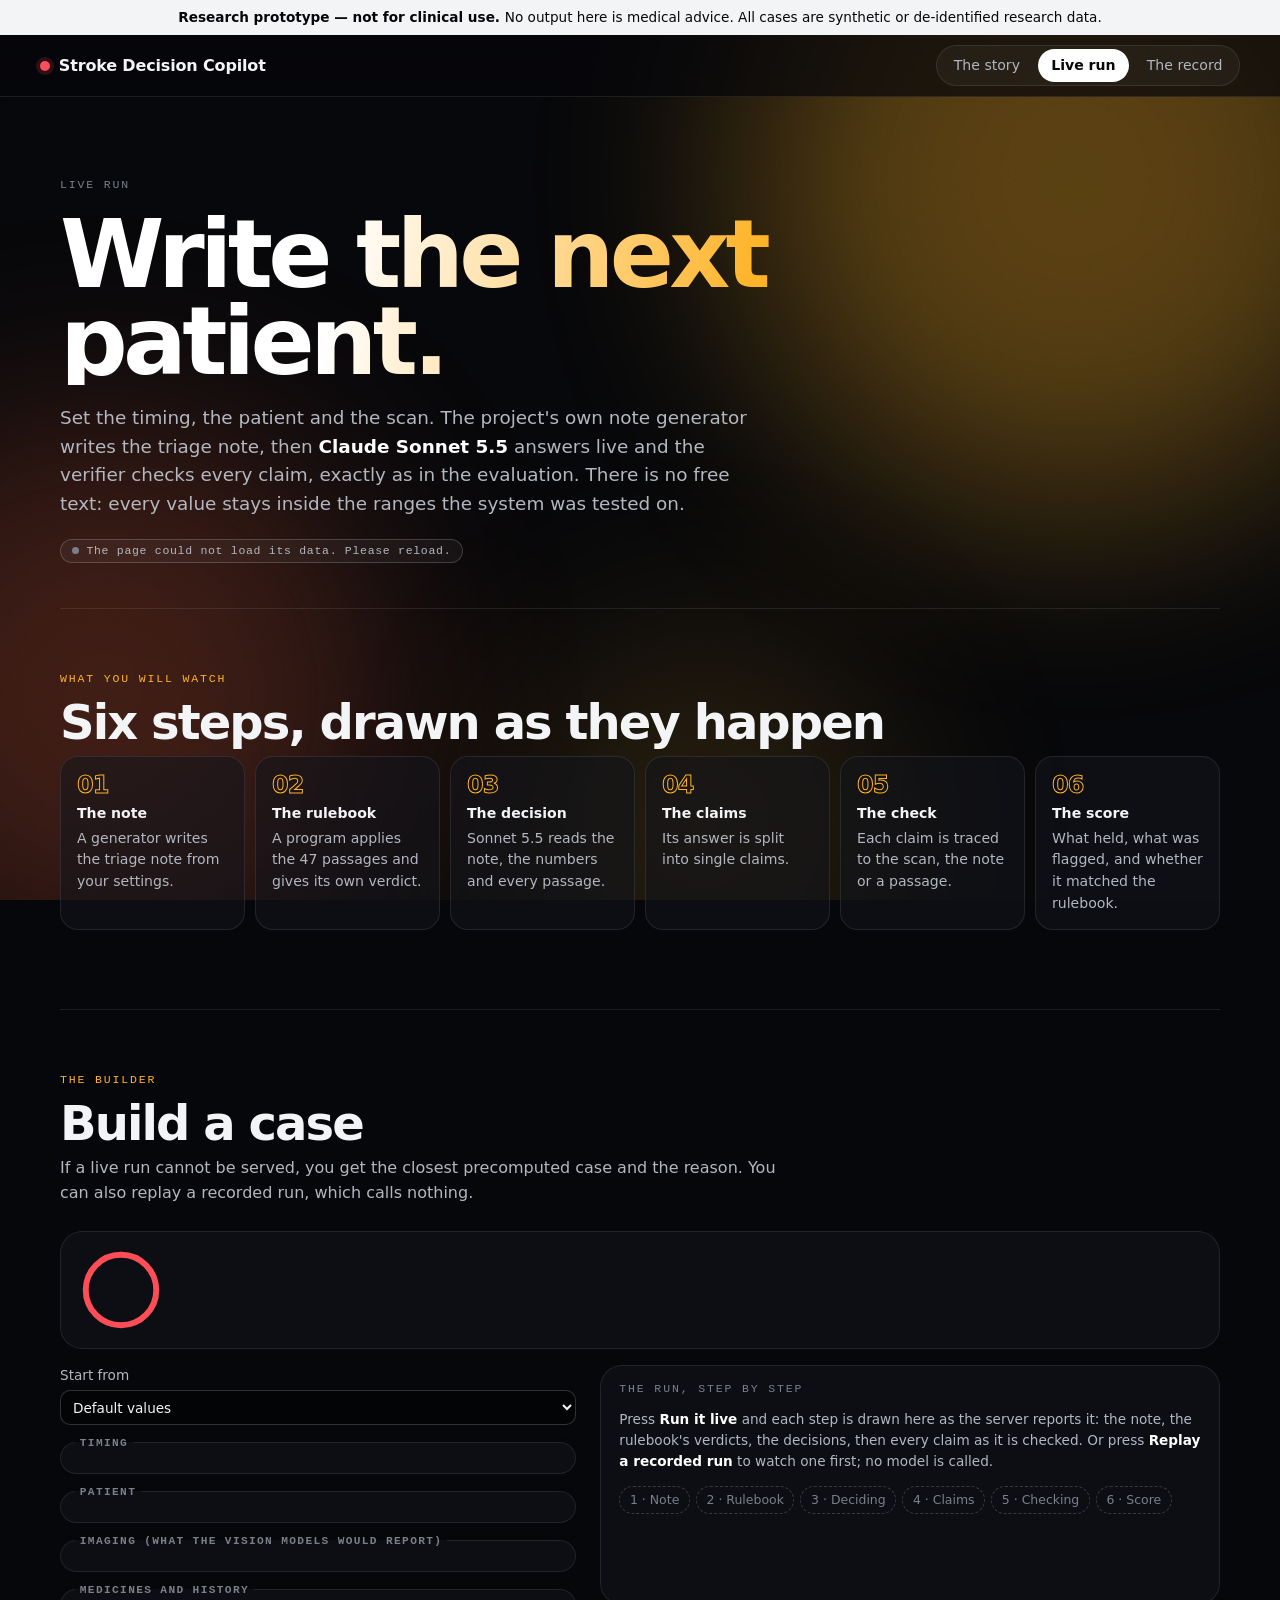
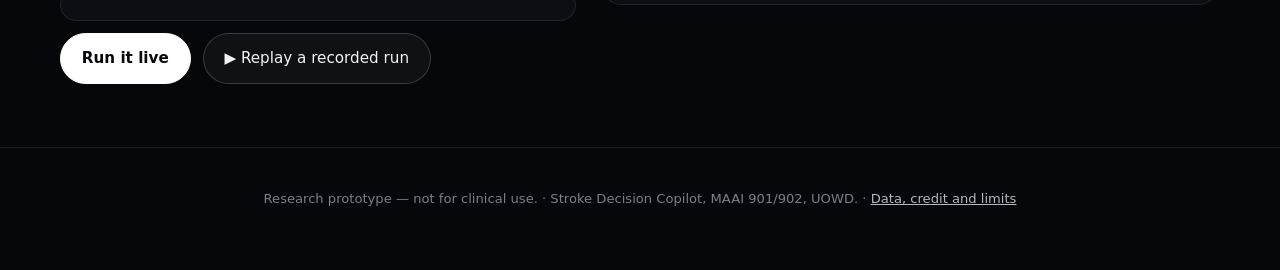
==== demo/space/static/run.html @ 38ea989f "Space redesign: the story (Two hours, thirty minutes), a live-run page and the record page; app.js s" ====
<!doctype html>
<html lang="en">
<head>
<meta charset="utf-8">
<meta name="viewport" content="width=device-width, initial-scale=1">
<title>Live run · Stroke Decision Copilot</title>
<meta name="description" content="Build a stroke case and watch Claude Sonnet 5.5 answer it live while the verifier checks every claim. A research prototype. Not for clinical use.">
<link rel="icon" href="data:image/svg+xml,%3Csvg xmlns='http://www.w3.org/2000/svg' viewBox='0 0 32 32'%3E%3Ccircle cx='16' cy='16' r='14' fill='%23ff4d57'/%3E%3Cpath d='M9 17h4l2-6 3 11 2-5h3' stroke='white' stroke-width='2.4' fill='none' stroke-linecap='round' stroke-linejoin='round'/%3E%3C/svg%3E">
<!-- The live run page (DEC-32 §4): the scenario builder, the run drawn step by step, and a recorded replay. -->
<link rel="stylesheet" href="site.css">
<link rel="stylesheet" href="pages.css">
<script src="common.js" defer></script>
<script src="runviz.js" defer></script>
<script src="run.js" defer></script>
</head>
<body data-tone="4">
<div class="banner" role="note"><strong>Research prototype — not for clinical use.</strong><span> No output here is medical advice. All cases are synthetic or de-identified research data.</span></div>
<div class="aurora" aria-hidden="true"><i class="b1"></i><i class="b2"></i><i class="b3"></i></div>
<div class="grain" aria-hidden="true"></div>
<nav class="nav" aria-label="Pages">
  <a class="brand" href="index.html"><i></i><span>Stroke Decision Copilot</span></a>
  <div class="links"><a href="index.html" data-page="index.html">The story</a><a href="run.html" data-page="run.html">Live run</a><a href="research.html" data-page="research.html">The record</a></div>
</nav>

<main class="page">
  <header class="page-head">
    <p class="kicker">Live run</p>
    <h1>Write the next patient.</h1>
    <p class="dek">Set the timing, the patient and the scan. The project's own note generator writes the triage note, then
      <strong>Claude Sonnet 5.5</strong> answers live and the verifier checks every claim, exactly as in the evaluation.
      There is no free text: every value stays inside the ranges the system was tested on.</p>
    <p style="margin:1.2rem 0 0"><span class="live-badge" id="live-badge"><i></i><span id="live-status">Checking whether live runs are on…</span></span></p>
  </header>

  <section class="section" aria-labelledby="how-title">
    <p class="num">What you will watch</p>
    <h2 id="how-title">Six steps, drawn as they happen</h2>
    <ol class="how">
      <li><b>The note</b>A generator writes the triage note from your settings.</li>
      <li><b>The rulebook</b>A program applies the 47 passages and gives its own verdict.</li>
      <li><b>The decision</b>Sonnet 5.5 reads the note, the numbers and every passage.</li>
      <li><b>The claims</b>Its answer is split into single claims.</li>
      <li><b>The check</b>Each claim is traced to the scan, the note or a passage.</li>
      <li><b>The score</b>What held, what was flagged, and whether it matched the rulebook.</li>
    </ol>
  </section>

  <section class="section" id="try" aria-labelledby="try-title">
    <p class="num">The builder</p>
    <h2 id="try-title">Build a case</h2>
    <p class="section-lede">If a live run cannot be served, you get the closest precomputed case and the reason. You can also replay a recorded run, which calls nothing.</p>
    <div class="patient" id="patient" aria-live="polite">
      <div class="ring"><svg viewBox="0 0 100 100" aria-hidden="true"><circle class="bg" cx="50" cy="50" r="42"/><circle class="fg" id="p-ring" cx="50" cy="50" r="42"/></svg><span id="p-time"></span></div>
      <div><p class="who" id="p-who"></p><div class="facts" id="p-facts"></div></div>
    </div>
    <div class="builder">
      <form id="builder" class="controls" novalidate>
        <div class="preset-row">
          <label>Start from<select id="preset"><option value="">Default values</option></select></label>
        </div>
        <fieldset><legend>Timing</legend><div class="fields" id="f-timing"></div></fieldset>
        <fieldset><legend>Patient</legend><div class="fields" id="f-patient"></div></fieldset>
        <fieldset><legend>Imaging (what the vision models would report)</legend><div class="fields" id="f-imaging"></div></fieldset>
        <fieldset><legend>Medicines and history</legend><div class="fields" id="f-history"></div></fieldset>
        <div class="run-row">
          <button class="btn primary" type="submit" id="run">Run it live</button>
          <button class="btn" type="button" id="replay">▶ Replay a recorded run</button>
        </div>
        <p class="error" id="builder-error" role="alert" hidden></p>
      </form>
      <div class="run-panel" id="run-panel">
        <div class="rv-idle" id="rv-idle">
          <p class="kicker">The run, step by step</p>
          <p class="muted small">Press <strong>Run it live</strong> and each step is drawn here as the server reports it: the note, the
            rulebook's verdicts, the decisions, then every claim as it is checked. Or press <strong>Replay a recorded run</strong> to
            watch one first; no model is called.</p>
          <ol class="rv-preview" aria-hidden="true"><li>Note</li><li>Rulebook</li><li>Deciding</li><li>Claims</li><li>Checking</li><li>Score</li></ol>
        </div>
        <div class="rv" id="runviz" hidden></div>
        <p class="visually-hidden" id="rv-status" aria-live="polite"></p>
        <div id="run-result"></div>
      </div>
    </div>
  </section>
</main>
<footer class="foot"><p>Research prototype — not for clinical use. · Stroke Decision Copilot, MAAI 901/902, UOWD. · <a href="research.html#about">Data, credit and limits</a></p></footer>
<div class="tooltip" id="tooltip" role="tooltip" hidden></div>
</body>
</html>
---- demo/space/static/site.css ----
/* Stroke Decision Copilot — the public Space (DEC-32): shared look for every page. A dark room lit by a slow coloured light that changes with each chapter; glass frames;
   heavy display type with light narration. Red stays the one semantic colour: the clock and the verifier's crosses.
   System fonts only, so nothing pops in. */
:root { --room: #06070a; --glass: rgba(20, 22, 29, .58); --glass2: rgba(255,255,255,.045); --edge: rgba(255,255,255,.09); --edge2: rgba(255,255,255,.18);
  --ink: #f3f4f6; --ink2: #b3b7c0; --ink3: #7a7f8a; --red: #ff4d57; --red-soft: rgba(255,77,87,.16); --good: #3ddc97;
  --tone: #ff4d57; --tone2: #ff8a3d;
  --sans: ui-sans-serif, system-ui, -apple-system, "Segoe UI", Roboto, "Helvetica Neue", Arial, sans-serif; --mono: ui-monospace, "SF Mono", Menlo, Consolas, monospace; --bar: 34px; }
body[data-tone="2"] { --tone: #39c5ff; --tone2: #3b6bff; } body[data-tone="3"] { --tone: #9a7bff; --tone2: #5b5bff; }
body[data-tone="4"] { --tone: #ffb224; --tone2: #ff6a3d; } body[data-tone="5"] { --tone: #ff4d57; --tone2: #ff3d9a; }
body[data-tone="6"] { --tone: #2fd3a7; --tone2: #2f8bff; } body[data-tone="7"] { --tone: #ff4d57; --tone2: #9a7bff; }
* { box-sizing: border-box; }
[hidden] { display: none !important; }
html { scroll-behavior: smooth; scroll-padding-top: var(--bar); }
body { margin: 0; background: var(--room); color: var(--ink); font: 16px/1.55 var(--sans); -webkit-font-smoothing: antialiased; overflow-x: clip; }
button { font: inherit; color: inherit; }
strong { font-weight: 650; color: #fff; } .banner strong { color: inherit; } .red { color: var(--red) !important; }
:focus-visible { outline: 2px solid var(--tone); outline-offset: 3px; border-radius: 6px; }
@media (prefers-reduced-motion: reduce) { html { scroll-behavior: auto; } *, *::before, *::after { animation: none !important; transition: none !important; } }

.banner { position: sticky; top: 0; z-index: 60; display: flex; justify-content: center; flex-wrap: wrap; gap: .3rem; padding: .45rem 16px; min-height: var(--bar);
  background: #f3f4f6; color: #06070a; font-size: .85rem; text-align: center; }
@media (max-width: 640px) { .banner span { display: none; } }
.progress { position: fixed; z-index: 61; top: var(--bar); left: 0; right: 0; height: 3px; background: rgba(255,255,255,.05); }
.progress i { display: block; height: 100%; width: 0; background: linear-gradient(90deg, var(--tone2), var(--tone)); box-shadow: 0 0 12px var(--tone); transition: background .8s; }

/* the light in the room: three blurred shapes that drift and take each chapter's colour */
.aurora { position: fixed; inset: 0; z-index: -2; overflow: hidden; }
.aurora i { position: absolute; border-radius: 50%; filter: blur(110px); opacity: .32; transition: background-color 1.4s ease, opacity 1.4s; will-change: transform; }
.aurora .b1 { width: 52vw; height: 52vw; left: 58vw; top: -12vw; background: var(--tone); animation: drift1 26s ease-in-out infinite alternate; }
.aurora .b2 { width: 44vw; height: 44vw; left: -14vw; top: 46vh; background: var(--tone2); opacity: .22; animation: drift2 32s ease-in-out infinite alternate; }
.aurora .b3 { width: 30vw; height: 30vw; left: 40vw; top: 70vh; background: var(--tone); opacity: .14; animation: drift1 38s ease-in-out infinite alternate-reverse; }
@keyframes drift1 { to { transform: translate(-8vw, 10vh) scale(1.15); } } @keyframes drift2 { to { transform: translate(10vw, -12vh) scale(.9); } }
.grain { position: fixed; inset: 0; z-index: -1; pointer-events: none; opacity: .5; mix-blend-mode: overlay;
  background-image: url("data:image/svg+xml,%3Csvg xmlns='http://www.w3.org/2000/svg' width='160' height='160'%3E%3Cfilter id='n'%3E%3CfeTurbulence type='fractalNoise' baseFrequency='.9' numOctaves='2' stitchTiles='stitch'/%3E%3CfeColorMatrix values='0 0 0 0 1  0 0 0 0 1  0 0 0 0 1  0 0 0 .22 0'/%3E%3C/filter%3E%3Crect width='160' height='160' filter='url(%23n)'/%3E%3C/svg%3E"); }


/* the older component tokens (charts, case explorer, builder, answer view), mapped onto this look */
:root { --surface: #0c0e13; --surface-2: #12151b; --surface-3: #1a1e26; --line: rgba(255,255,255,.09); --line-2: rgba(255,255,255,.18);
  --ink-2: var(--ink2); --ink-3: var(--ink3); --accent: var(--tone); --accent-ink: color-mix(in srgb, var(--tone) 70%, #fff); --accent-soft: color-mix(in srgb, var(--tone) 16%, transparent);
  --s1: #37b6ff; --s2: #ff7a45; --s3: #2fd39a; --s4: #ffc145; --s5: #ff6fa8; --s6: #b58cff;
  --good-ink: #5fe3a9; --critical: var(--red); --critical-soft: var(--red-soft); --warning: #ffb224;
  --hl-vision: rgba(255,178,36,.22); --hl-note: rgba(61,220,151,.2); --hl-passage: color-mix(in srgb, var(--tone) 14%, transparent);
  --radius: 14px; --shadow: 0 20px 60px -20px rgba(0,0,0,.6); --font: var(--sans); color-scheme: dark; }

/* top navigation, on every page */
.nav { position: sticky; top: var(--bar); z-index: 55; display: flex; align-items: center; gap: 1rem; padding: 10px clamp(16px, 4vw, 40px); background: rgba(6,7,10,.7); backdrop-filter: blur(14px); border-bottom: 1px solid var(--edge); }
.nav.over { position: absolute; left: 0; right: 0; background: transparent; backdrop-filter: none; border-bottom: 0; }
.nav .brand { display: flex; align-items: center; gap: .55rem; font-weight: 700; letter-spacing: -0.01em; color: var(--ink); text-decoration: none; }
.nav .brand i { width: 10px; height: 10px; border-radius: 50%; background: var(--red); box-shadow: 0 0 0 4px var(--red-soft); }
.nav .links { margin-left: auto; display: flex; gap: 4px; padding: 3px; border-radius: 999px; border: 1px solid var(--edge); background: var(--glass2); }
.nav .links a { padding: .35rem .85rem; border-radius: 999px; color: var(--ink2); text-decoration: none; font-size: .88rem; white-space: nowrap; transition: .2s; }
.nav .links a:hover { color: #fff; } .nav .links a[aria-current="page"] { background: #fff; color: #06070a; font-weight: 600; }
@media (max-width: 560px) { .nav .brand span { display: none; } .nav .links a { padding: .3rem .6rem; font-size: .8rem; } }
.foot { border-top: 1px solid var(--edge); padding: 28px 16px 40px; text-align: center; color: var(--ink3); font-size: .82rem; }
.foot a { color: var(--ink2); }
.visually-hidden { position: absolute; width: 1px; height: 1px; overflow: hidden; clip: rect(0 0 0 0); white-space: nowrap; }
.muted { color: var(--ink2); } .small { font-size: .85rem; }
.btn { display: inline-flex; align-items: center; gap: .4rem; padding: .8rem 1.3rem; border-radius: 999px; border: 1px solid var(--edge2); color: var(--ink); text-decoration: none; font: inherit; font-size: .95rem; background: var(--glass2); cursor: pointer; transition: .2s; }
.btn:hover:not(:disabled) { border-color: #fff; transform: translateY(-2px); } .btn.primary { background: #fff; color: #06070a; border-color: #fff; font-weight: 650; }
.btn:disabled { opacity: .5; cursor: progress; } .btn.small { padding: .45rem .9rem; font-size: .85rem; }
.kicker { font: .72rem var(--mono); letter-spacing: .16em; text-transform: uppercase; color: var(--ink3); margin: 0 0 1.2rem; }

/* stage frames */
.frame { position: relative; width: 100%; max-width: 640px; margin: 0 auto; padding: 16px 18px 18px; border-radius: 26px; border: 1px solid var(--edge); background: var(--glass); backdrop-filter: blur(18px);
  box-shadow: 0 30px 90px -20px rgba(0,0,0,.7), 0 0 0 1px rgba(255,255,255,.02) inset; overflow: hidden; }
.frame::before { content: ""; position: absolute; inset: 0; pointer-events: none; background: radial-gradient(420px circle at var(--mx, 70%) var(--my, 0%), color-mix(in srgb, var(--tone) 16%, transparent), transparent 60%); transition: background .3s; }
.frame > * { position: relative; }
.frame-top { display: flex; justify-content: space-between; align-items: center; gap: 10px; font: .68rem var(--mono); letter-spacing: .1em; text-transform: uppercase; color: var(--ink3); margin-bottom: 14px; min-height: 22px; }
.live { display: inline-flex; align-items: center; gap: .4rem; color: var(--red); } .live i { width: 6px; height: 6px; border-radius: 50%; background: var(--red); animation: beat 1.6s infinite; }
.badge { padding: .2rem .55rem; border-radius: 999px; background: color-mix(in srgb, var(--tone) 18%, transparent); color: var(--tone); border: 1px solid color-mix(in srgb, var(--tone) 40%, transparent); letter-spacing: .06em; white-space: nowrap; }
.badge.done { background: transparent; color: var(--ink3); border-color: var(--edge); }
.filters { display: inline-flex; gap: 4px; flex-wrap: wrap; justify-content: flex-end; }
.filters button { border: 1px solid var(--edge); background: transparent; color: var(--ink3); font: .64rem var(--mono); letter-spacing: .06em; text-transform: uppercase; padding: .2rem .5rem; border-radius: 999px; cursor: pointer; }
.filters button[aria-pressed="true"] { background: #fff; color: #06070a; border-color: #fff; }
.cap { font-size: .8rem; color: var(--ink3); margin: .9rem 0 0; min-height: 1.3em; }
.result { margin: 12px 0 0; font-size: .95rem; color: var(--ink); min-height: 1.5em; } .result:empty { display: none; }
.result b { color: var(--tone); font-weight: 650; }
.tip { position: fixed; z-index: 70; pointer-events: none; max-width: 280px; padding: .5rem .65rem; border-radius: 10px; font-size: .78rem; line-height: 1.4; background: rgba(14,16,21,.95); border: 1px solid var(--edge2); color: var(--ink); }
.tip b { display: block; }
---- demo/space/static/pages.css ----
/* Stroke Decision Copilot — the live-run and record pages (DEC-32 §3.2 to §3.5, §4): page chrome and components. */
.page { max-width: 1240px; margin: 0 auto; padding: 0 clamp(16px, 4vw, 40px); }
.page-head { padding: clamp(40px, 9vh, 96px) 0 clamp(24px, 5vh, 48px); }
.page-head h1 { font: 800 clamp(2.6rem, 7.4vw, 6.2rem)/.92 var(--sans); letter-spacing: -0.05em; margin: 0 0 1.2rem; max-width: 14ch;
  background: linear-gradient(100deg, #fff 30%, var(--tone) 75%, var(--tone2)); -webkit-background-clip: text; background-clip: text; color: transparent; }
.page-head .dek { font-size: 1.15rem; color: var(--ink2); max-width: 44rem; margin: 0; }
.section { padding: clamp(32px, 7vh, 72px) 0; border-top: 1px solid var(--edge); scroll-margin-top: 96px; }
.section > h2 { font: 800 clamp(1.8rem, 4vw, 3rem)/1 var(--sans); letter-spacing: -0.04em; margin: 0 0 .6rem; }
.section > .num { font: .72rem var(--mono); letter-spacing: .16em; text-transform: uppercase; color: var(--tone); margin: 0 0 .8rem; }
.section-lede { max-width: 46rem; color: var(--ink2); margin: 0 0 1.6rem; }
h3 { font-size: 1.05rem; margin: 1.2rem 0 .4rem; letter-spacing: -0.01em; } h4 { margin: 0 0 .4rem; }
a { color: var(--accent-ink); }
.stat { background: var(--glass); border: 1px solid var(--edge); border-radius: 16px; padding: 14px 16px; backdrop-filter: blur(12px); }
.stat .v { font: 700 1.9rem/1.1 var(--sans); letter-spacing: -0.03em; } .stat .l { color: var(--ink2); font-size: .82rem; margin-top: .2rem; }

/* Explorer */
.explorer { display: grid; grid-template-columns: 280px minmax(0, 1fr); gap: 20px; }
@media (max-width: 900px) { .explorer { grid-template-columns: minmax(0, 1fr); } .case-items { max-height: 240px !important; } }
.tabs { display: flex; gap: 4px; background: var(--surface-2); border: 1px solid var(--line); border-radius: 999px; padding: 3px; margin-bottom: 8px; }
.tabs button { flex: 1; border: 0; background: transparent; color: var(--ink-2); padding: .35rem .5rem; border-radius: 999px; font: inherit; font-size: .85rem; cursor: pointer; }
.tabs button[aria-selected="true"] { background: var(--surface); color: var(--ink); box-shadow: var(--shadow); }
.search input { width: 100%; padding: .5rem .7rem; border: 1px solid var(--line-2); border-radius: 8px; background: var(--surface); color: var(--ink); font: inherit; }
.case-items { list-style: none; margin: 8px 0 0; padding: 0; max-height: 620px; overflow: auto; border: 1px solid var(--line); border-radius: var(--radius); }
.case-items li button { width: 100%; text-align: left; border: 0; border-bottom: 1px solid var(--line); background: transparent; padding: .55rem .7rem; cursor: pointer; color: var(--ink); font: inherit; }
.case-items li button:hover, .case-items li button[aria-current="true"] { background: var(--accent-soft); }
.case-items .t { font-weight: 550; font-size: .92rem; } .case-items .r { color: var(--ink-2); font-size: .8rem; }
.case-view { min-width: 0; }
.case-head { display: flex; flex-wrap: wrap; gap: .6rem; align-items: center; margin-bottom: 12px; }
.case-head h3 { margin: 0 .4rem 0 0; font-size: 1.25rem; }
.chips { display: flex; gap: 6px; flex-wrap: wrap; }
.chip { border: 1px solid var(--line-2); background: var(--surface); color: var(--ink-2); padding: .25rem .6rem; border-radius: 999px; font: inherit; font-size: .82rem; cursor: pointer; display: inline-flex; gap: .35rem; align-items: center; }
.chip[aria-pressed="true"] { border-color: var(--ink); color: var(--ink); }
.chip .sw { width: 9px; height: 9px; border-radius: 50%; }
.chip:disabled { opacity: .45; cursor: not-allowed; }
.panes { display: grid; grid-template-columns: minmax(0, 1fr) minmax(0, 1fr); gap: 16px; }
.panes > .pane:first-child { position: sticky; top: 110px; max-height: calc(100vh - 130px); overflow: auto; }
@media (max-width: 1000px) { .panes { grid-template-columns: minmax(0, 1fr); } .panes > .pane:first-child { position: static; max-height: none; } }
.pane { background: var(--surface); border: 1px solid var(--line); border-radius: var(--radius); padding: 14px 16px; min-width: 0; }
.pane h4 { margin: 0 0 .5rem; font-size: .8rem; letter-spacing: .05em; text-transform: uppercase; color: var(--ink-3); }
.note { white-space: pre-wrap; font-size: .92rem; margin: 0; }
mark { background: var(--hl-note); color: inherit; border-radius: 3px; padding: 0 2px; transition: background .2s; }
.contract { width: 100%; border-collapse: collapse; font-size: .88rem; }
.contract td { padding: .28rem .4rem; border-bottom: 1px solid var(--line); vertical-align: top; }
.contract td:first-child { color: var(--ink-2); font-family: var(--mono); font-size: .8rem; white-space: nowrap; }
.contract td:last-child { font-variant-numeric: tabular-nums; }
.contract tr.hl td { background: var(--hl-vision); }
.decisions { display: grid; grid-template-columns: 1fr 1fr; gap: 10px; margin: 14px 0; }
.dec { border: 1px solid var(--line); border-radius: var(--radius); padding: 10px 12px; background: var(--surface); }
.dec .k { font-size: .8rem; color: var(--ink-3); text-transform: uppercase; letter-spacing: .05em; }
.dec .v { font-size: 1.15rem; font-weight: 650; }
.dec .vs { font-size: .85rem; color: var(--ink-2); }
.agree { color: var(--good-ink); } .disagree { color: var(--critical); }
.claims { list-style: none; margin: 0; padding: 0; }
.claim { display: grid; grid-template-columns: 22px minmax(0, 1fr); gap: 6px; padding: .5rem .6rem; border-radius: 8px; cursor: pointer; border: 1px solid transparent; }
.claim:hover { background: var(--surface-2); }
.claim[aria-pressed="true"] { border-color: var(--accent); background: var(--accent-soft); }
.claim .ic { font-weight: 700; text-align: center; }
.claim.ok .ic { color: var(--good-ink); } .claim.bad .ic { color: var(--critical); }
.claim.bad { background: var(--critical-soft); }
.claim .meta { color: var(--ink-3); font-size: .78rem; }
.claim .why { color: var(--critical); font-size: .85rem; margin-top: .2rem; }
.flag-chip { color: var(--critical); font-weight: 600; white-space: nowrap; }
.group-title { margin: 14px 0 4px; font-size: .78rem; text-transform: uppercase; letter-spacing: .05em; color: var(--ink-3); }
.passage { background: var(--hl-passage); border-radius: 8px; padding: 10px 12px; margin-top: 8px; font-size: .9rem; }
.passage .pid { font-family: var(--mono); font-size: .78rem; color: var(--ink-2); }
.counts { display: flex; gap: 14px; flex-wrap: wrap; color: var(--ink-2); font-size: .88rem; margin: 6px 0 10px; }
.notice { border-radius: var(--radius); padding: 10px 14px; margin: 10px 0; background: var(--surface-2); border: 1px solid var(--line); }
.notice.fallback { border-color: var(--warning); }
.notice strong { display: block; }

/* Results */
.result-grid { display: grid; grid-template-columns: repeat(auto-fit, minmax(min(100%, 520px), 1fr)); gap: 20px; }
.card { background: var(--surface); border: 1px solid var(--line); border-radius: 14px; padding: 18px 20px; min-width: 0; }
.card h3 { margin: 0 0 .2rem; } .card .sub { color: var(--ink-2); font-size: .9rem; margin: 0 0 .8rem; }
.card .src { color: var(--ink-3); font-size: .78rem; margin-top: .6rem; }
.card details { margin-top: .6rem; font-size: .85rem; } .card summary { cursor: pointer; color: var(--ink-2); }
.tbl { width: 100%; border-collapse: collapse; margin-top: .4rem; font-size: .85rem; }
.tbl th, .tbl td { text-align: left; padding: .25rem .4rem; border-bottom: 1px solid var(--line); }
.tbl td.num, .tbl th.num { text-align: right; font-variant-numeric: tabular-nums; }
.legend { display: flex; gap: 14px; flex-wrap: wrap; font-size: .82rem; color: var(--ink-2); margin: .3rem 0; }
.legend i { display: inline-block; width: 10px; height: 10px; border-radius: 50%; margin-right: 5px; vertical-align: -1px; }
.seg { display: inline-flex; border: 1px solid var(--line-2); border-radius: 999px; overflow: hidden; margin-bottom: .6rem; }
.seg button { border: 0; background: transparent; color: var(--ink-2); padding: .3rem .7rem; font: inherit; font-size: .82rem; cursor: pointer; }
.seg button[aria-pressed="true"] { background: var(--ink); color: var(--surface); }
svg.chart { width: 100%; max-width: 680px; height: auto; display: block; overflow: visible; }
svg.chart text { fill: var(--ink-2); font: 12px var(--font); }
svg.chart .grid { stroke: var(--line); stroke-width: 1; }
svg.chart .axis { stroke: var(--line-2); stroke-width: 1; }
svg.chart .ci { stroke-width: 2; stroke-linecap: round; }
svg.chart .hit { fill: transparent; cursor: pointer; }
.tiles { display: grid; grid-template-columns: repeat(auto-fit, minmax(130px, 1fr)); gap: 10px; }
.tooltip { position: fixed; z-index: 100; pointer-events: none; background: var(--ink); color: var(--surface); padding: .4rem .6rem; border-radius: 6px; font-size: .82rem; max-width: 280px; box-shadow: var(--shadow); }

/* Builder */
.builder { display: grid; grid-template-columns: minmax(0, 5fr) minmax(0, 6fr); gap: 24px; align-items: start; }
@media (max-width: 1000px) { .builder { grid-template-columns: minmax(0, 1fr); } }
.controls fieldset { min-width: 0; border: 1px solid var(--line); border-radius: var(--radius); padding: 10px 14px 14px; margin: 0 0 12px; }
.controls legend { font-weight: 600; padding: 0 .3rem; font-size: .92rem; }
.fields { display: grid; grid-template-columns: repeat(auto-fit, minmax(min(100%, 200px), 1fr)); gap: 10px 14px; }
.field label, .preset-row label { display: flex; flex-direction: column; gap: 4px; font-size: .85rem; color: var(--ink-2); }
.field .row { display: flex; gap: 8px; align-items: center; }
.field input[type=range] { flex: 1; accent-color: var(--accent); }
.field output { min-width: 64px; text-align: right; font-variant-numeric: tabular-nums; color: var(--ink); font-weight: 550; font-size: .9rem; }
.field select, .preset-row select { width: 100%; max-width: 100%; min-width: 0; padding: .45rem .5rem; border: 1px solid var(--line-2); border-radius: 8px; background: var(--surface); color: var(--ink); font: inherit; }
.field.check label { flex-direction: row; align-items: center; gap: 8px; color: var(--ink); }
.field[hidden] { display: none; }
.preset-row { margin-bottom: 12px; }
.run-row { display: flex; gap: 12px; align-items: center; flex-wrap: wrap; }
.error { color: var(--critical); }
.run-panel { background: var(--surface-2); border: 1px solid var(--line); border-radius: 14px; padding: 16px 18px; min-height: 240px; }
/* The run, drawn (runviz.js) */
.rv-idle .kicker { margin-bottom: .4rem; }
.rv-preview { list-style: none; display: flex; gap: 6px; padding: 0; margin: 14px 0 0; flex-wrap: wrap; counter-reset: s; }
.rv-preview li { counter-increment: s; font-size: .78rem; color: var(--ink-3); border: 1px dashed var(--line-2); border-radius: 999px; padding: .2rem .6rem; }
.rv-preview li::before { content: counter(s) " · "; }
.rv-head { display: flex; align-items: flex-start; gap: 10px; }
.rv-rail { list-style: none; margin: 0; padding: 0; display: grid; grid-template-columns: repeat(6, minmax(0, 1fr)); gap: 4px; flex: 1; }
.rv-rail li { display: grid; justify-items: center; gap: 3px; text-align: center; color: var(--ink-3); position: relative; }
.rv-rail li + li::before { content: ""; position: absolute; top: 13px; right: 50%; width: 100%; height: 2px; background: var(--line); z-index: 0; }
.rv-rail li.done::before, .rv-rail li.running::before, .rv-rail li.pre::before { background: var(--accent); }
.rv-node { position: relative; z-index: 1; width: 28px; height: 28px; border-radius: 50%; border: 2px solid var(--line-2); background: var(--surface-2);
  display: grid; place-items: center; font-size: .75rem; font-weight: 600; }
.rv-rail li.running { color: var(--ink); } .rv-rail li.running .rv-node { border-color: var(--accent); box-shadow: 0 0 0 5px var(--accent-soft), var(--glow); animation: rvpulse 1.2s ease-in-out infinite; }
.rv-rail li.done .rv-node { background: var(--accent); border-color: var(--accent); color: var(--surface); }
.rv-rail li.pre .rv-node { border-style: dashed; border-color: var(--accent); }
.rv-lbl { font-size: .72rem; line-height: 1.2; } .rv-t { font-size: .7rem; font-variant-numeric: tabular-nums; min-height: 1em; }
.rv-clock { font-size: .78rem; color: var(--ink-3); font-variant-numeric: tabular-nums; white-space: nowrap; padding-top: 6px; min-width: 3.5em; text-align: right; }
@keyframes rvpulse { 50% { box-shadow: 0 0 0 9px transparent; } }
.rv-bar { height: 3px; background: var(--surface-3); border-radius: 3px; overflow: hidden; margin: 10px 0 12px; }
.rv-bar i { display: block; height: 100%; width: 0; background: var(--accent); box-shadow: var(--glow); transition: width .4s; }
.rv-grid { display: grid; gap: 10px; }
.rv-p { border: 1px solid var(--line); border-radius: 14px; padding: 12px 14px; background: var(--surface); opacity: .4; transition: opacity .4s, border-color .4s; }
.rv-p.on { opacity: 1; border-color: var(--line-2); }
.rv-p h5 { margin: 0 0 .5rem; font-size: .72rem; letter-spacing: .06em; text-transform: uppercase; color: var(--ink-3); }
.rv-tag { margin-left: .5rem; padding: .05rem .45rem; border-radius: 999px; border: 1px solid var(--warning); color: var(--ink-2); text-transform: none; letter-spacing: 0; font-weight: 500; }
.rv-note { margin: 0; font: .76rem/1.5 var(--mono); white-space: pre-wrap; overflow-wrap: anywhere; max-height: 12.5em; overflow: auto; color: var(--ink); }
.rv-caret { display: inline-block; width: .55em; height: 1em; background: var(--accent); vertical-align: -2px; animation: rvblink 1s steps(1) infinite; }
@keyframes rvblink { 50% { opacity: 0; } }
.rv-vchips, .rv-facts { display: flex; flex-wrap: wrap; gap: 5px; margin-top: 8px; }
.rv-vchip { font: .72rem var(--mono); border: 1px dashed var(--line-2); padding: .15rem .45rem; border-radius: 7px; opacity: 0; transform: translateY(4px); transition: .3s; }
.rv-vchip.in, .rv-fact.in { opacity: 1; transform: none; }
.rv-foot { margin: 6px 0 0; font-size: .74rem; color: var(--ink-3); }
.rv-rule { display: flex; justify-content: space-between; align-items: center; gap: 8px; font-size: .9rem; margin-top: 4px; }
.rv-verdict { font: .74rem var(--mono); padding: .12rem .5rem; border-radius: 6px; background: var(--surface-3); }
.rv-verdict.yes { background: color-mix(in srgb, var(--good) 18%, transparent); color: var(--good-ink); }
.rv-verdict.no { background: color-mix(in srgb, var(--critical) 16%, transparent); color: var(--critical); }
.rv-verdict.undetermined { background: color-mix(in srgb, var(--warning) 18%, transparent); color: var(--ink); }
.rv-fact { font-size: .7rem; padding: .1rem .45rem; border-radius: 6px; background: var(--accent-soft); color: var(--accent-ink); opacity: 0; transition: opacity .3s; }
.rv-pass { display: grid; grid-template-columns: repeat(auto-fill, minmax(12px, 1fr)); gap: 4px; margin-bottom: 10px; }
.rv-pass i { aspect-ratio: 1; border-radius: 3px; background: var(--surface-3); transition: background .2s, transform .2s, box-shadow .2s; }
.rv-pass i.scan { background: var(--line-2); } .rv-pass i.cited { background: var(--accent); transform: scale(1.15); box-shadow: var(--glow); }
.rv-decs { display: grid; grid-template-columns: 1fr 1fr; gap: 8px; }
.rv-dec { border: 1px solid var(--line); border-radius: 10px; padding: 8px 10px; opacity: 0; transform: scale(.96); transition: .35s; }
.rv-dec.in { opacity: 1; transform: none; }
.rv-dec .k { font-size: .7rem; color: var(--ink-3); text-transform: uppercase; letter-spacing: .05em; } .rv-dec .v { font-weight: 600; }
.rv-claims { display: flex; flex-wrap: wrap; gap: 5px; min-height: 22px; }
.rv-claim { width: 20px; height: 20px; border-radius: 6px; border: 1.5px solid var(--line-2); display: grid; place-items: center; font-size: .65rem;
  color: var(--surface); opacity: 0; transform: translateY(-5px) scale(.6); transition: .25s; }
.rv-claim.in { opacity: 1; transform: none; }
.rv-claim.checking { border-color: var(--accent); box-shadow: 0 0 0 4px var(--accent-soft); }
.rv-claim.ok { background: var(--good); border-color: var(--good); } .rv-claim.flag { background: var(--critical); border-color: var(--critical); }
.rv-claimtext { font-size: .84rem; color: var(--ink-2); margin: 8px 0 0; min-height: 2.6em; }
.rv-score { display: flex; gap: 18px; flex-wrap: wrap; font-size: .8rem; color: var(--ink-2); }
.rv-score b { display: block; font-size: 1.6rem; font-weight: 300; color: var(--ink); letter-spacing: -0.02em; }
#run-result:not(:empty) { margin-top: 14px; }
@media (max-width: 520px) { .rv-lbl, .rv-t { display: none; } .rv-rail li + li::before { top: 13px; } }


/* glass over the older surfaces */
.pane, .card, .run-panel, .controls fieldset, .case-items, .notice, .dec { background: var(--glass); border-color: var(--edge); backdrop-filter: blur(12px); }
.card { border-radius: 22px; } .run-panel { border-radius: 22px; } .controls fieldset { border-radius: 18px; }
.controls legend { font: 600 .7rem var(--mono); letter-spacing: .12em; text-transform: uppercase; color: var(--ink3); }
.field select, .preset-row select, .search input { background: rgba(0,0,0,.35); border-color: var(--edge2); border-radius: 10px; }
.tabs { background: var(--glass2); border-color: var(--edge); } .tabs button[aria-selected="true"] { background: #fff; color: #06070a; box-shadow: none; }
.seg { border-color: var(--edge2); } .seg button[aria-pressed="true"] { background: #fff; color: #06070a; }
.chip[aria-pressed="true"] { border-color: #fff; color: #fff; } .chip { background: var(--glass2); }
.claim[aria-pressed="true"] { border-color: var(--tone); } .claim:hover { background: var(--glass2); }
.passage { border: 1px solid var(--edge); } mark { color: var(--ink); }
.tooltip { position: fixed; z-index: 100; pointer-events: none; background: rgba(14,16,21,.96); border: 1px solid var(--edge2); color: var(--ink); padding: .4rem .6rem; border-radius: 10px; font-size: .82rem; max-width: 280px; }
.rv-p { background: rgba(0,0,0,.25); } .rv-node { background: #0c0e13; } .rv-rail li.done .rv-node { color: #06070a; }
.error { color: var(--red); }

/* live run page */
.patient { display: grid; grid-template-columns: auto minmax(0, 1fr); gap: 16px; align-items: center; padding: 16px 18px; border-radius: 22px; border: 1px solid var(--edge); background: var(--glass); backdrop-filter: blur(12px); margin-bottom: 16px; }
.patient .ring { position: relative; width: 84px; height: 84px; } .patient .ring svg { width: 100%; height: 100%; transform: rotate(-90deg); }
.patient .ring .bg { fill: none; stroke: rgba(255,255,255,.08); stroke-width: 7; } .patient .ring .fg { fill: none; stroke: var(--red); stroke-width: 7; stroke-linecap: round; transition: stroke-dasharray .3s, stroke .3s; }
.patient .ring span { position: absolute; inset: 0; display: grid; place-items: center; font: 700 .86rem var(--sans); letter-spacing: -0.02em; text-align: center; line-height: 1.1; }
.patient .who { font-size: 1.05rem; margin: 0 0 .5rem; } .patient .facts { display: flex; flex-wrap: wrap; gap: 6px; }
.patient .facts span { font: .74rem var(--mono); padding: .22rem .55rem; border-radius: 8px; border: 1px solid var(--edge2); background: var(--glass2); }
.patient .facts span.warn { border-color: var(--red); color: var(--red); }
.live-badge { display: inline-flex; align-items: center; gap: .45rem; font: .72rem var(--mono); letter-spacing: .06em; padding: .3rem .7rem; border-radius: 999px; border: 1px solid var(--edge2); background: var(--glass2); color: var(--ink2); }
.live-badge i { width: 7px; height: 7px; border-radius: 50%; background: var(--ink3); } .live-badge.on i { background: var(--good); box-shadow: 0 0 10px var(--good); } .live-badge.on { color: var(--ink); }
.how { display: grid; grid-template-columns: repeat(auto-fit, minmax(150px, 1fr)); gap: 10px; margin-top: 8px; counter-reset: s; padding: 0; list-style: none; }
.how li { counter-increment: s; padding: 14px 16px; border-radius: 18px; border: 1px solid var(--edge); background: var(--glass); font-size: .88rem; color: var(--ink2); }
.how li::before { content: "0" counter(s); display: block; font: 800 1.5rem var(--sans); letter-spacing: -0.04em; color: transparent; -webkit-text-stroke: 1px var(--tone); margin-bottom: .3rem; }
.how li b { display: block; color: var(--ink); font-weight: 650; margin-bottom: .15rem; }

/* record page */
.layout { display: grid; grid-template-columns: 210px minmax(0, 1fr); gap: clamp(16px, 4vw, 56px); align-items: start; }
.toc { position: sticky; top: 110px; display: grid; gap: 2px; padding: 8px; border-radius: 18px; border: 1px solid var(--edge); background: var(--glass); backdrop-filter: blur(12px); }
.toc a { padding: .4rem .7rem; border-radius: 10px; color: var(--ink2); text-decoration: none; font-size: .86rem; } .toc a:hover { color: #fff; background: var(--glass2); } .toc a.on { background: #fff; color: #06070a; font-weight: 600; }
@media (max-width: 900px) { .layout { grid-template-columns: minmax(0, 1fr); } .toc { position: sticky; top: 86px; z-index: 30; display: flex; overflow-x: auto; scrollbar-width: none; background: rgba(6,7,10,.85); } .toc a { white-space: nowrap; } }
.tilerow { display: grid; grid-template-columns: repeat(auto-fit, minmax(150px, 1fr)); gap: 10px; margin: 0 0 8px; }
.pipe { display: grid; grid-template-columns: repeat(5, minmax(0, 1fr)); gap: 10px; margin: 0 0 8px; padding: 0; list-style: none; counter-reset: p; }
.pipe li { counter-increment: p; position: relative; padding: 16px; border-radius: 18px; border: 1px solid var(--edge); background: var(--glass); font-size: .86rem; color: var(--ink2); }
.pipe li::before { content: "0" counter(p); display: block; font: .7rem var(--mono); letter-spacing: .12em; color: var(--tone); margin-bottom: .5rem; }
.pipe li b { display: block; color: var(--ink); font-size: 1rem; margin-bottom: .25rem; letter-spacing: -0.01em; }
@media (max-width: 900px) { .pipe { grid-template-columns: minmax(0, 1fr); } }
.rec-tools { display: flex; gap: 10px; flex-wrap: wrap; align-items: center; margin-bottom: 14px; }
.rec-tools input { flex: 1; min-width: 200px; padding: .6rem .9rem; border-radius: 999px; border: 1px solid var(--edge2); background: rgba(0,0,0,.35); color: var(--ink); font: inherit; }
.rec-count { font: .74rem var(--mono); color: var(--ink3); }
.group { border: 1px solid var(--edge); border-radius: 22px; background: var(--glass); backdrop-filter: blur(12px); margin-bottom: 10px; overflow: hidden; }
.group > summary { cursor: pointer; list-style: none; padding: 16px 20px; display: grid; grid-template-columns: minmax(0, 1fr) auto; gap: 4px 12px; align-items: baseline; }
.group > summary::-webkit-details-marker { display: none; }
.group > summary h3 { margin: 0; font: 700 1.15rem var(--sans); letter-spacing: -0.02em; } .group > summary .n { font: .72rem var(--mono); color: var(--tone); white-space: nowrap; }
.group > summary p { grid-column: 1 / -1; margin: 0; color: var(--ink2); font-size: .9rem; }
.group[open] > summary { border-bottom: 1px solid var(--edge); }
.exps { display: grid; gap: 0; }
.exp { padding: 16px 20px; border-bottom: 1px solid var(--edge); display: grid; grid-template-columns: 5.4em minmax(0, 1fr); gap: 4px 14px; } .exp:last-child { border-bottom: 0; }
.exp .id { font: 600 .74rem var(--mono); color: var(--tone); padding-top: .2rem; } .exp .st { display: block; margin-top: .3rem; font-weight: 400; color: var(--ink3); font-size: .66rem; text-transform: uppercase; letter-spacing: .06em; }
.exp h4 { margin: 0 0 .3rem; font-size: 1rem; letter-spacing: -0.01em; } .exp p { margin: 0 0 .35rem; font-size: .9rem; color: var(--ink2); } .exp p b { color: var(--ink3); font: .66rem var(--mono); letter-spacing: .08em; text-transform: uppercase; margin-right: .5rem; font-weight: 400; }
.exp p.res { color: var(--ink); }
.exp .nums { display: flex; flex-wrap: wrap; gap: 6px; margin: .4rem 0; } .exp .nums span { font: .74rem var(--mono); padding: .2rem .5rem; border-radius: 8px; border: 1px solid var(--edge2); background: var(--glass2); } .exp .nums span b { color: #fff; font-weight: 600; margin-left: .35rem; }
.exp .src { font: .68rem var(--mono); color: var(--ink3); overflow-wrap: anywhere; }
@media (max-width: 640px) { .exp { grid-template-columns: minmax(0, 1fr); } }
.decs-list { display: grid; grid-template-columns: repeat(auto-fit, minmax(min(100%, 340px), 1fr)); gap: 10px; }
.decs-list div { padding: 12px 14px; border-radius: 16px; border: 1px solid var(--edge); background: var(--glass); font-size: .86rem; color: var(--ink2); } .decs-list b { display: block; color: var(--ink); margin-bottom: .2rem; } .decs-list b span { font: .7rem var(--mono); color: var(--tone); margin-right: .5rem; }
.about-grid { display: grid; grid-template-columns: repeat(auto-fit, minmax(min(100%, 420px), 1fr)); gap: 32px; } .about-grid li { margin-bottom: .4rem; color: var(--ink2); }
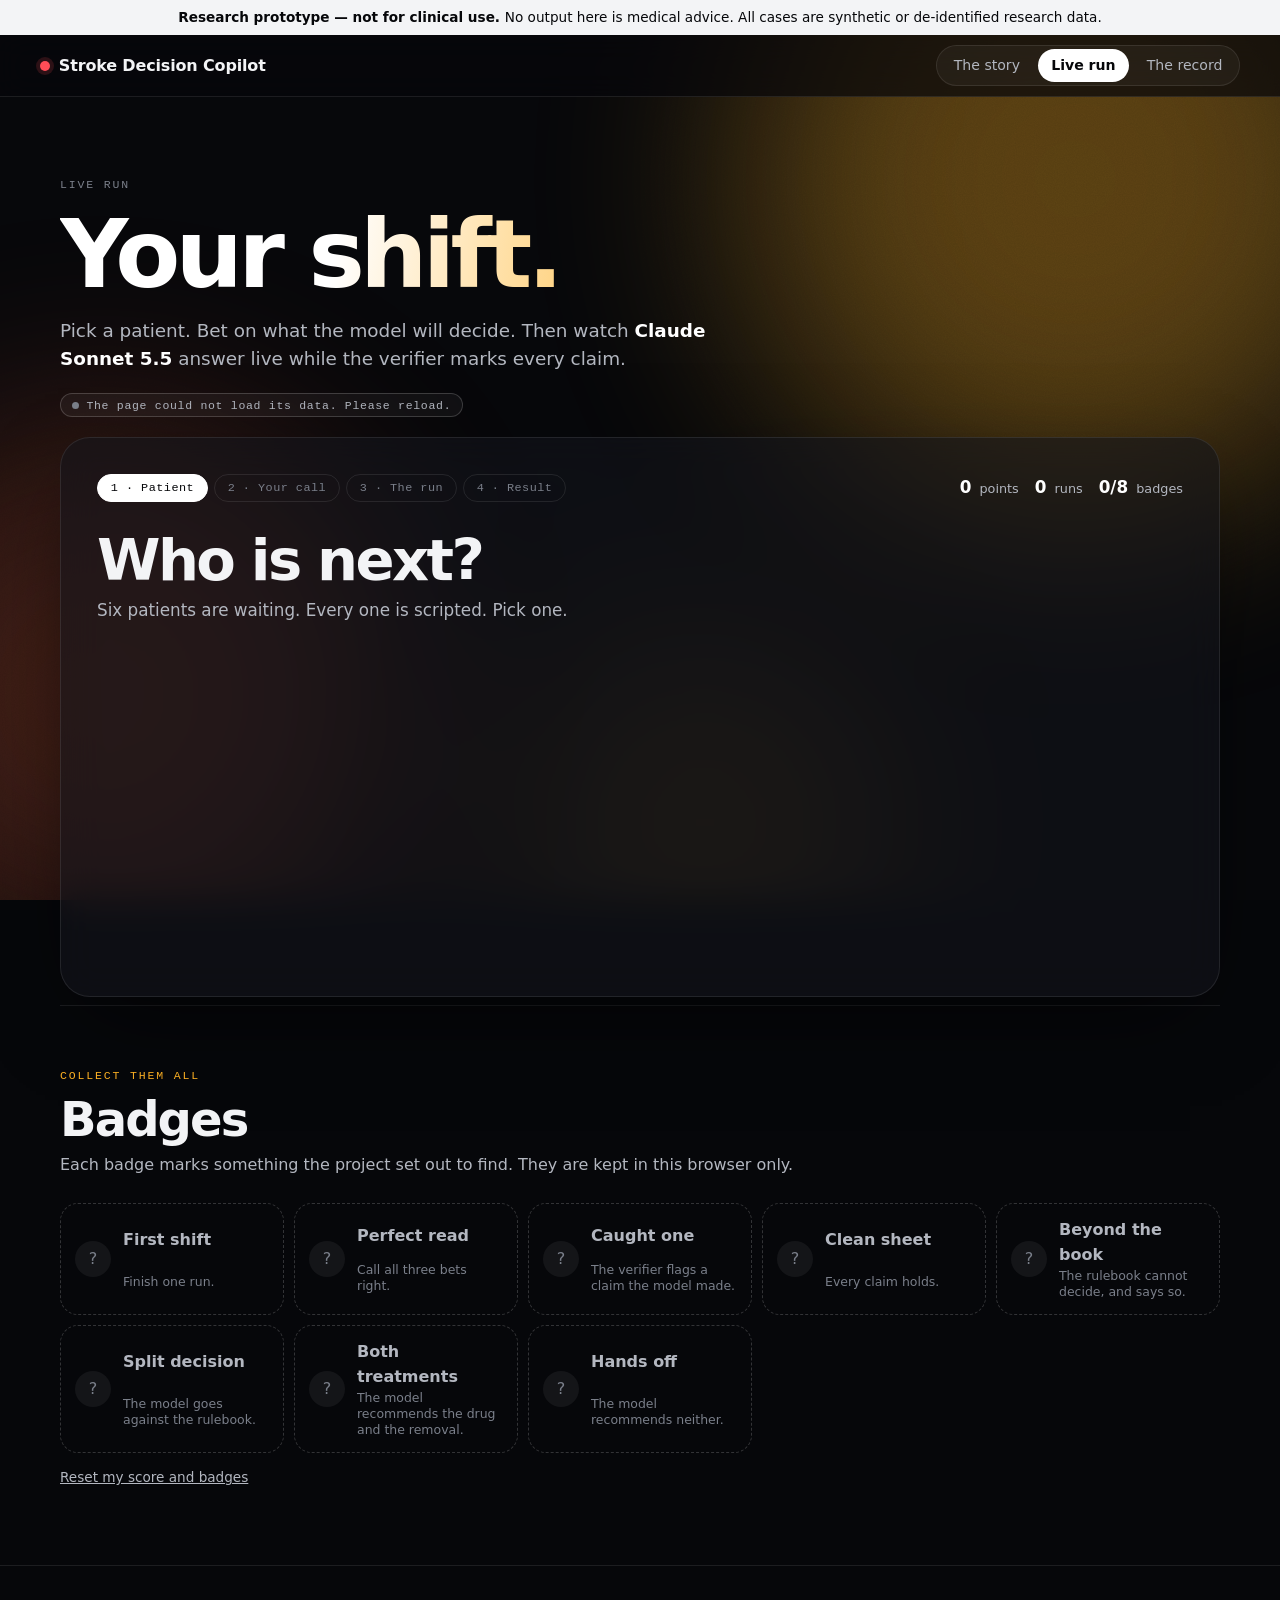
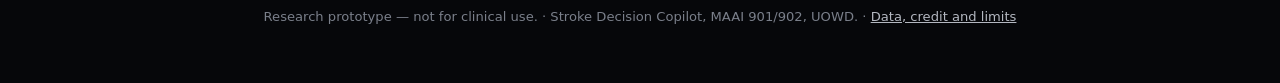
==== commit 8b55f45e: "Live-run page as a short game: pick a patient, three bets, the run one step at a time, a scored resu" ====
--- a/demo/space/static/run.html
+++ b/demo/space/static/run.html
@@ -4,9 +4,10 @@
 <meta charset="utf-8">
 <meta name="viewport" content="width=device-width, initial-scale=1">
 <title>Live run · Stroke Decision Copilot</title>
-<meta name="description" content="Build a stroke case and watch Claude Sonnet 5.5 answer it live while the verifier checks every claim. A research prototype. Not for clinical use.">
+<meta name="description" content="Pick a stroke case, bet on what Claude Sonnet 5.5 will decide, then watch it answer live while the verifier checks every claim. A research prototype. Not for clinical use.">
 <link rel="icon" href="data:image/svg+xml,%3Csvg xmlns='http://www.w3.org/2000/svg' viewBox='0 0 32 32'%3E%3Ccircle cx='16' cy='16' r='14' fill='%23ff4d57'/%3E%3Cpath d='M9 17h4l2-6 3 11 2-5h3' stroke='white' stroke-width='2.4' fill='none' stroke-linecap='round' stroke-linejoin='round'/%3E%3C/svg%3E">
-<!-- The live run page (DEC-32 §4): the scenario builder, the run drawn step by step, and a recorded replay. -->
+<!-- The live run page (DEC-32 §4), as a short game: pick a patient, bet on the model, watch the run, see the score.
+     The builder's values, limits and fallback are unchanged; only how they are presented. -->
 <link rel="stylesheet" href="site.css">
 <link rel="stylesheet" href="pages.css">
 <script src="common.js" defer></script>
@@ -23,64 +24,86 @@
 </nav>
 
 <main class="page">
-  <header class="page-head">
+  <header class="page-head game-head">
     <p class="kicker">Live run</p>
-    <h1>Write the next patient.</h1>
-    <p class="dek">Set the timing, the patient and the scan. The project's own note generator writes the triage note, then
-      <strong>Claude Sonnet 5.5</strong> answers live and the verifier checks every claim, exactly as in the evaluation.
-      There is no free text: every value stays inside the ranges the system was tested on.</p>
-    <p style="margin:1.2rem 0 0"><span class="live-badge" id="live-badge"><i></i><span id="live-status">Checking whether live runs are on…</span></span></p>
+    <h1>Your shift.</h1>
+    <p class="dek">Pick a patient. Bet on what the model will decide. Then watch <strong>Claude Sonnet 5.5</strong> answer live while the verifier marks every claim.</p>
+    <p class="status-line"><span class="live-badge" id="live-badge"><i></i><span id="live-status">Checking whether live runs are on…</span></span></p>
   </header>
 
-  <section class="section" aria-labelledby="how-title">
-    <p class="num">What you will watch</p>
-    <h2 id="how-title">Six steps, drawn as they happen</h2>
-    <ol class="how">
-      <li><b>The note</b>A generator writes the triage note from your settings.</li>
-      <li><b>The rulebook</b>A program applies the 47 passages and gives its own verdict.</li>
-      <li><b>The decision</b>Sonnet 5.5 reads the note, the numbers and every passage.</li>
-      <li><b>The claims</b>Its answer is split into single claims.</li>
-      <li><b>The check</b>Each claim is traced to the scan, the note or a passage.</li>
-      <li><b>The score</b>What held, what was flagged, and whether it matched the rulebook.</li>
-    </ol>
+  <section class="board" id="board" aria-label="The game">
+    <div class="board-top">
+      <ol class="gsteps" id="gsteps"><li class="on">Patient</li><li>Your call</li><li>The run</li><li>Result</li></ol>
+      <div class="tally" id="tally" aria-live="polite"></div>
+    </div>
+
+    <!-- 1 · pick a patient -->
+    <div class="screen" id="s-pick">
+      <h2>Who is next?</h2>
+      <p class="sub">Six patients are waiting. Every one is scripted. Pick one.</p>
+      <div class="cards" id="cards"></div>
+      <div class="picked" id="picked" hidden>
+        <div class="patient" id="patient" aria-live="polite">
+          <div class="ring"><svg viewBox="0 0 100 100" aria-hidden="true"><circle class="bg" cx="50" cy="50" r="42"/><circle class="fg" id="p-ring" cx="50" cy="50" r="42"/></svg><span id="p-time"></span></div>
+          <div><p class="who" id="p-who"></p><div class="facts" id="p-facts"></div></div>
+        </div>
+        <details class="tune" id="tune">
+          <summary>Fine-tune this patient <span>change the timing, the scan or the history</span></summary>
+          <form id="builder" class="controls" novalidate>
+            <div class="preset-row"><label>Start from any of the answered cases<select id="preset"><option value="">Default values</option></select></label></div>
+            <fieldset><legend>Timing</legend><div class="fields" id="f-timing"></div></fieldset>
+            <fieldset><legend>Patient</legend><div class="fields" id="f-patient"></div></fieldset>
+            <fieldset><legend>Imaging (what the vision models would report)</legend><div class="fields" id="f-imaging"></div></fieldset>
+            <fieldset><legend>Medicines and history</legend><div class="fields" id="f-history"></div></fieldset>
+            <p class="muted small">There is no free text: every value stays inside the ranges the system was tested on.</p>
+          </form>
+        </details>
+        <div class="row"><button class="btn primary" type="button" id="to-bets">Place your bets →</button><button class="btn" type="button" id="replay">Just watch a recorded run</button></div>
+      </div>
+    </div>
+
+    <!-- 2 · your call -->
+    <div class="screen" id="s-bet" hidden>
+      <h2>Call it.</h2>
+      <p class="sub">Three bets, 100 points each. Get all three and take 50 more.</p>
+      <p class="bet-who" id="bet-who"></p>
+      <div class="bets" id="bets"></div>
+      <div class="row"><button class="btn" type="button" id="back-pick">← Change patient</button><button class="btn primary" type="button" id="run" disabled>Run it live</button></div>
+      <p class="error" id="builder-error" role="alert" hidden></p>
+    </div>
+
+    <!-- 3 · the run -->
+    <div class="screen" id="s-run" hidden>
+      <h2 id="run-title">The run</h2>
+      <p class="sub" id="run-sub">Each step is drawn as the server reports it.</p>
+      <div class="rv focus" id="runviz"></div>
+      <p class="visually-hidden" id="rv-status" aria-live="polite"></p>
+    </div>
+
+    <!-- 4 · result -->
+    <div class="screen" id="s-result" hidden>
+      <div class="res-head">
+        <div class="res-score" id="res-score" aria-hidden="true"></div>
+        <div><h2 id="res-title"></h2><p class="sub" id="res-sub"></p></div>
+      </div>
+      <div class="res-bets" id="res-bets"></div>
+      <div class="res-claims">
+        <p class="kicker" id="res-claims-k">Every claim, as the verifier marked it</p>
+        <div class="rv-claims" id="res-claims"></div>
+        <p class="rv-claimtext" id="res-claimtext">Hover or tab to any square to read its claim.</p>
+      </div>
+      <div class="badges-new" id="badges-new"></div>
+      <div class="row"><button class="btn primary" type="button" id="again">Next patient</button><button class="btn" type="button" id="full" aria-expanded="false">Read the full answer</button></div>
+      <div id="run-result" hidden></div>
+    </div>
   </section>
 
-  <section class="section" id="try" aria-labelledby="try-title">
-    <p class="num">The builder</p>
-    <h2 id="try-title">Build a case</h2>
-    <p class="section-lede">If a live run cannot be served, you get the closest precomputed case and the reason. You can also replay a recorded run, which calls nothing.</p>
-    <div class="patient" id="patient" aria-live="polite">
-      <div class="ring"><svg viewBox="0 0 100 100" aria-hidden="true"><circle class="bg" cx="50" cy="50" r="42"/><circle class="fg" id="p-ring" cx="50" cy="50" r="42"/></svg><span id="p-time"></span></div>
-      <div><p class="who" id="p-who"></p><div class="facts" id="p-facts"></div></div>
-    </div>
-    <div class="builder">
-      <form id="builder" class="controls" novalidate>
-        <div class="preset-row">
-          <label>Start from<select id="preset"><option value="">Default values</option></select></label>
-        </div>
-        <fieldset><legend>Timing</legend><div class="fields" id="f-timing"></div></fieldset>
-        <fieldset><legend>Patient</legend><div class="fields" id="f-patient"></div></fieldset>
-        <fieldset><legend>Imaging (what the vision models would report)</legend><div class="fields" id="f-imaging"></div></fieldset>
-        <fieldset><legend>Medicines and history</legend><div class="fields" id="f-history"></div></fieldset>
-        <div class="run-row">
-          <button class="btn primary" type="submit" id="run">Run it live</button>
-          <button class="btn" type="button" id="replay">▶ Replay a recorded run</button>
-        </div>
-        <p class="error" id="builder-error" role="alert" hidden></p>
-      </form>
-      <div class="run-panel" id="run-panel">
-        <div class="rv-idle" id="rv-idle">
-          <p class="kicker">The run, step by step</p>
-          <p class="muted small">Press <strong>Run it live</strong> and each step is drawn here as the server reports it: the note, the
-            rulebook's verdicts, the decisions, then every claim as it is checked. Or press <strong>Replay a recorded run</strong> to
-            watch one first; no model is called.</p>
-          <ol class="rv-preview" aria-hidden="true"><li>Note</li><li>Rulebook</li><li>Deciding</li><li>Claims</li><li>Checking</li><li>Score</li></ol>
-        </div>
-        <div class="rv" id="runviz" hidden></div>
-        <p class="visually-hidden" id="rv-status" aria-live="polite"></p>
-        <div id="run-result"></div>
-      </div>
-    </div>
+  <section class="section" aria-labelledby="shelf-title">
+    <p class="num">Collect them all</p>
+    <h2 id="shelf-title">Badges</h2>
+    <p class="section-lede">Each badge marks something the project set out to find. They are kept in this browser only.</p>
+    <div class="shelf" id="shelf"></div>
+    <p class="muted small"><button class="linklike" type="button" id="reset">Reset my score and badges</button></p>
   </section>
 </main>
 <footer class="foot"><p>Research prototype — not for clinical use. · Stroke Decision Copilot, MAAI 901/902, UOWD. · <a href="research.html#about">Data, credit and limits</a></p></footer>
--- a/demo/space/static/pages.css
+++ b/demo/space/static/pages.css
@@ -226,3 +226,76 @@
 .decs-list { display: grid; grid-template-columns: repeat(auto-fit, minmax(min(100%, 340px), 1fr)); gap: 10px; }
 .decs-list div { padding: 12px 14px; border-radius: 16px; border: 1px solid var(--edge); background: var(--glass); font-size: .86rem; color: var(--ink2); } .decs-list b { display: block; color: var(--ink); margin-bottom: .2rem; } .decs-list b span { font: .7rem var(--mono); color: var(--tone); margin-right: .5rem; }
 .about-grid { display: grid; grid-template-columns: repeat(auto-fit, minmax(min(100%, 420px), 1fr)); gap: 32px; } .about-grid li { margin-bottom: .4rem; color: var(--ink2); }
+
+/* ---------- the live run as a game: one board, four screens ---------- */
+.game-head { padding-bottom: 20px; } .status-line { margin: 1.1rem 0 0; }
+.board { position: relative; border: 1px solid var(--edge); border-radius: 30px; background: var(--glass); backdrop-filter: blur(18px); padding: clamp(16px, 3vw, 36px); min-height: 560px;
+  box-shadow: 0 30px 90px -30px rgba(0,0,0,.8); scroll-margin-top: 100px; margin-bottom: 8px; }
+.board-top { display: flex; justify-content: space-between; align-items: center; gap: 12px 20px; flex-wrap: wrap; margin-bottom: clamp(18px, 3vw, 30px); }
+.gsteps { list-style: none; display: flex; gap: 6px; padding: 0; margin: 0; counter-reset: g; flex-wrap: wrap; }
+.gsteps li { counter-increment: g; font: .74rem var(--mono); letter-spacing: .04em; padding: .35rem .8rem; border-radius: 999px; border: 1px solid var(--edge); color: var(--ink3); transition: .3s; }
+.gsteps li::before { content: counter(g) " · "; } .gsteps li.on { background: #fff; color: #06070a; border-color: #fff; } .gsteps li.done { color: var(--ink); border-color: var(--tone); }
+.tally { display: flex; gap: 16px; font-size: .8rem; color: var(--ink2); } .tally b { color: #fff; font: 700 1.05rem var(--sans); margin-right: .25rem; }
+.screen { animation: rise .45s cubic-bezier(.2,.7,.2,1); } @keyframes rise { from { opacity: 0; transform: translateY(14px); } }
+.screen > h2, .res-head h2 { font: 800 clamp(2rem, 5vw, 3.6rem)/1 var(--sans); letter-spacing: -0.045em; margin: 0 0 .5rem; }
+.sub { color: var(--ink2); margin: 0 0 1.4rem; font-size: 1.05rem; max-width: 44rem; }
+.row { display: flex; gap: 10px; flex-wrap: wrap; align-items: center; margin-top: 8px; }
+.cards { display: grid; grid-template-columns: repeat(3, minmax(0, 1fr)); gap: 12px; }
+.pcard { text-align: left; display: grid; grid-template-columns: 64px minmax(0, 1fr); gap: 14px; align-items: center; padding: 16px; border-radius: 20px; border: 1px solid var(--edge); background: var(--glass2);
+  color: var(--ink); cursor: pointer; font: inherit; transition: transform .25s, border-color .25s, box-shadow .25s; }
+.pcard:hover { transform: translateY(-3px); border-color: var(--edge2); box-shadow: 0 14px 40px -18px var(--tone); }
+.pcard[aria-pressed="true"] { border-color: var(--tone); box-shadow: 0 0 0 1px var(--tone), 0 16px 44px -16px var(--tone); }
+.mini { position: relative; width: 64px; height: 64px; display: block; } .mini svg { width: 100%; height: 100%; transform: rotate(-90deg); }
+.mini .bg { fill: none; stroke: rgba(255,255,255,.09); stroke-width: 8; } .mini .fg { fill: none; stroke: var(--red); stroke-width: 8; stroke-linecap: round; }
+.mini em { position: absolute; inset: 0; display: grid; place-items: center; font: 600 .7rem var(--mono); font-style: normal; } .pcard.mystery .mini em { font: 800 1.5rem var(--sans); color: var(--tone); }
+.pc-body b { display: block; font: 700 1.08rem var(--sans); letter-spacing: -0.015em; margin-bottom: .15rem; } .pc-body > span { display: block; font-size: .82rem; color: var(--ink2); line-height: 1.35; }
+.pc-chips { display: flex !important; gap: 4px; flex-wrap: wrap; margin-top: 7px; } .pc-chips i { font: .64rem var(--mono); font-style: normal; padding: .1rem .4rem; border: 1px solid var(--edge2); border-radius: 6px; color: var(--ink2); }
+.picked { margin-top: 18px; animation: rise .4s; }
+.tune { border: 1px solid var(--edge); border-radius: 18px; margin: 0 0 16px; background: rgba(0,0,0,.22); }
+.tune summary { cursor: pointer; padding: 14px 18px; font-weight: 650; list-style: none; } .tune summary::-webkit-details-marker { display: none; }
+.tune summary::after { content: "+"; float: right; font: 400 1.3rem var(--mono); color: var(--ink3); margin-top: -.35rem; } .tune[open] summary::after { content: "–"; }
+.tune summary span { display: block; font-weight: 400; font-size: .82rem; color: var(--ink3); } .tune[open] summary { border-bottom: 1px solid var(--edge); } .tune form { padding: 16px 18px 6px; }
+.bet-who { color: var(--ink2); margin: 0 0 1.2rem; padding: 12px 16px; border-left: 2px solid var(--tone); background: var(--glass2); border-radius: 0 12px 12px 0; max-width: 48rem; }
+.bets { display: grid; gap: 12px; margin-bottom: 20px; }
+.bet { display: grid; grid-template-columns: minmax(0, 1fr) auto; gap: 12px 18px; align-items: center; padding: 16px 18px; border-radius: 20px; border: 1px solid var(--edge); background: var(--glass2); }
+.bet-q b { display: block; font: 700 1.15rem var(--sans); letter-spacing: -0.015em; } .bet-q span { color: var(--ink2); font-size: .9rem; }
+.bet-a { display: flex; gap: 8px; flex-wrap: wrap; }
+.bet-a button { padding: .7rem 1.1rem; border-radius: 14px; border: 1px solid var(--edge2); background: transparent; color: var(--ink); cursor: pointer; font-weight: 600; min-width: 8.2em; transition: .2s; }
+.bet-a button:hover { border-color: #fff; } .bet-a button[aria-pressed="true"] { background: #fff; color: #06070a; border-color: #fff; transform: scale(1.04); }
+/* the run, one step in view */
+.rv.focus .rv-grid { min-height: 300px; align-content: start; }
+.rv.focus .rv-p { display: none; } .rv.focus .rv-p.cur { display: block; opacity: 1; padding: 22px 24px; border-radius: 20px; animation: rise .4s; }
+.rv.focus .rv-p h5 { font-size: .76rem; color: var(--tone); margin-bottom: .9rem; }
+.rv.focus .rv-note { font-size: .9rem; max-height: 16em; } .rv.focus .rv-vchip { font-size: .82rem; }
+.rv.focus .rv-rule { font-size: 1.2rem; margin-top: 10px; } .rv.focus .rv-verdict { font-size: .95rem; padding: .25rem .7rem; } .rv.focus .rv-fact { font-size: .8rem; }
+.rv.focus .rv-pass { grid-template-columns: repeat(auto-fill, minmax(20px, 1fr)); gap: 6px; margin-bottom: 18px; }
+.rv.focus .rv-dec { padding: 16px 18px; border-radius: 16px; } .rv.focus .rv-dec .k { font-size: .76rem; } .rv.focus .rv-dec .v { font-size: 1.5rem; letter-spacing: -0.02em; }
+.rv.focus .rv-claims { gap: 7px; } .rv.focus .rv-claim { width: 30px; height: 30px; border-radius: 9px; font-size: .9rem; } .rv.focus .rv-claimtext { font-size: 1rem; min-height: 3.2em; }
+.rv.focus .rv-score b { font-size: 2.6rem; } .rv.focus .rv-score { gap: 28px; font-size: .9rem; }
+/* the result */
+.res-head { display: flex; gap: 22px; align-items: center; margin-bottom: 22px; }
+.res-score { width: 124px; height: 124px; border-radius: 50%; display: grid; place-content: center; text-align: center; flex: none; color: #06070a; background: linear-gradient(140deg, var(--tone), var(--tone2));
+  box-shadow: 0 0 50px -8px var(--tone); animation: pop .6s cubic-bezier(.3,1.6,.5,1); }
+.res-score b { display: block; font: 800 2.1rem/1 var(--sans); letter-spacing: -0.04em; } .res-score span { font: .66rem var(--mono); letter-spacing: .1em; text-transform: uppercase; }
+@keyframes pop { from { transform: scale(.6); opacity: 0; } }
+.res-head .sub { margin: 0; font-size: .95rem; }
+.res-bets { display: grid; gap: 8px; margin-bottom: 20px; }
+.rb { display: grid; grid-template-columns: 32px minmax(0, 1.5fr) minmax(0, 1fr) minmax(0, 1fr); gap: 12px; align-items: center; padding: 12px 16px; border-radius: 16px; border: 1px solid var(--edge); background: var(--glass2); }
+.rb.hit { border-color: var(--good); } .rb.miss { border-color: var(--red); }
+.rb-i { width: 30px; height: 30px; border-radius: 50%; display: grid; place-items: center; font-weight: 800; background: rgba(255,255,255,.08); } .rb.hit .rb-i { background: var(--good); color: #06070a; } .rb.miss .rb-i { background: var(--red); color: #fff; }
+.rb b { display: block; } .rb small { display: block; font: .64rem var(--mono); letter-spacing: .08em; text-transform: uppercase; color: var(--ink3); }
+.res-claims { padding: 16px 18px; border-radius: 18px; border: 1px solid var(--edge); background: rgba(0,0,0,.22); margin-bottom: 20px; } .res-claims .kicker { margin-bottom: .8rem; }
+.res-claims .rv-claim { width: 26px; height: 26px; border-radius: 8px; font-size: .8rem; } .res-claims .rv-claimtext { margin-bottom: 0; }
+.badges-new:not(:empty) { margin-bottom: 20px; } .badges-new .kicker { color: var(--tone); margin-bottom: .6rem; }
+.shelf { display: grid; grid-template-columns: repeat(auto-fill, minmax(200px, 1fr)); gap: 10px; }
+.gbadge { display: grid; grid-template-columns: 36px minmax(0, 1fr); gap: 0 12px; align-items: center; padding: 14px; border-radius: 18px; border: 1px dashed var(--edge2); color: var(--ink3); }
+.gbadge i { grid-row: span 2; width: 36px; height: 36px; border-radius: 50%; display: grid; place-items: center; font-style: normal; background: rgba(255,255,255,.06); }
+.gbadge b { color: var(--ink2); } .gbadge span { font-size: .78rem; line-height: 1.3; }
+.gbadge.got { border-style: solid; border-color: var(--tone); background: color-mix(in srgb, var(--tone) 9%, transparent); } .gbadge.got i { background: linear-gradient(140deg, var(--tone), var(--tone2)); color: #06070a; } .gbadge.got b { color: #fff; } .gbadge.got span { color: var(--ink2); }
+.gbadge.fresh { animation: pop .7s cubic-bezier(.3,1.6,.5,1); }
+.linklike { background: none; border: 0; color: var(--ink2); text-decoration: underline; cursor: pointer; padding: 0; font: inherit; }
+#run-result:not([hidden]) { margin-top: 20px; }
+@media (max-width: 900px) { .cards { grid-template-columns: minmax(0, 1fr); } .bet { grid-template-columns: minmax(0, 1fr); } .bet-a button { flex: 1; min-width: 0; }
+  .rb { grid-template-columns: 32px minmax(0, 1fr) minmax(0, 1fr); } .rb > div:nth-child(2) { grid-column: 2 / -1; } .rb .rb-you { grid-column: 2; } 
+  .res-head { flex-direction: column; align-items: flex-start; gap: 14px; } .res-score { width: 96px; height: 96px; } .res-score b { font-size: 1.6rem; }
+  .tally { gap: 10px; font-size: .72rem; } .gsteps li { padding: .25rem .55rem; font-size: .66rem; } .board { border-radius: 22px; min-height: 0; } }
